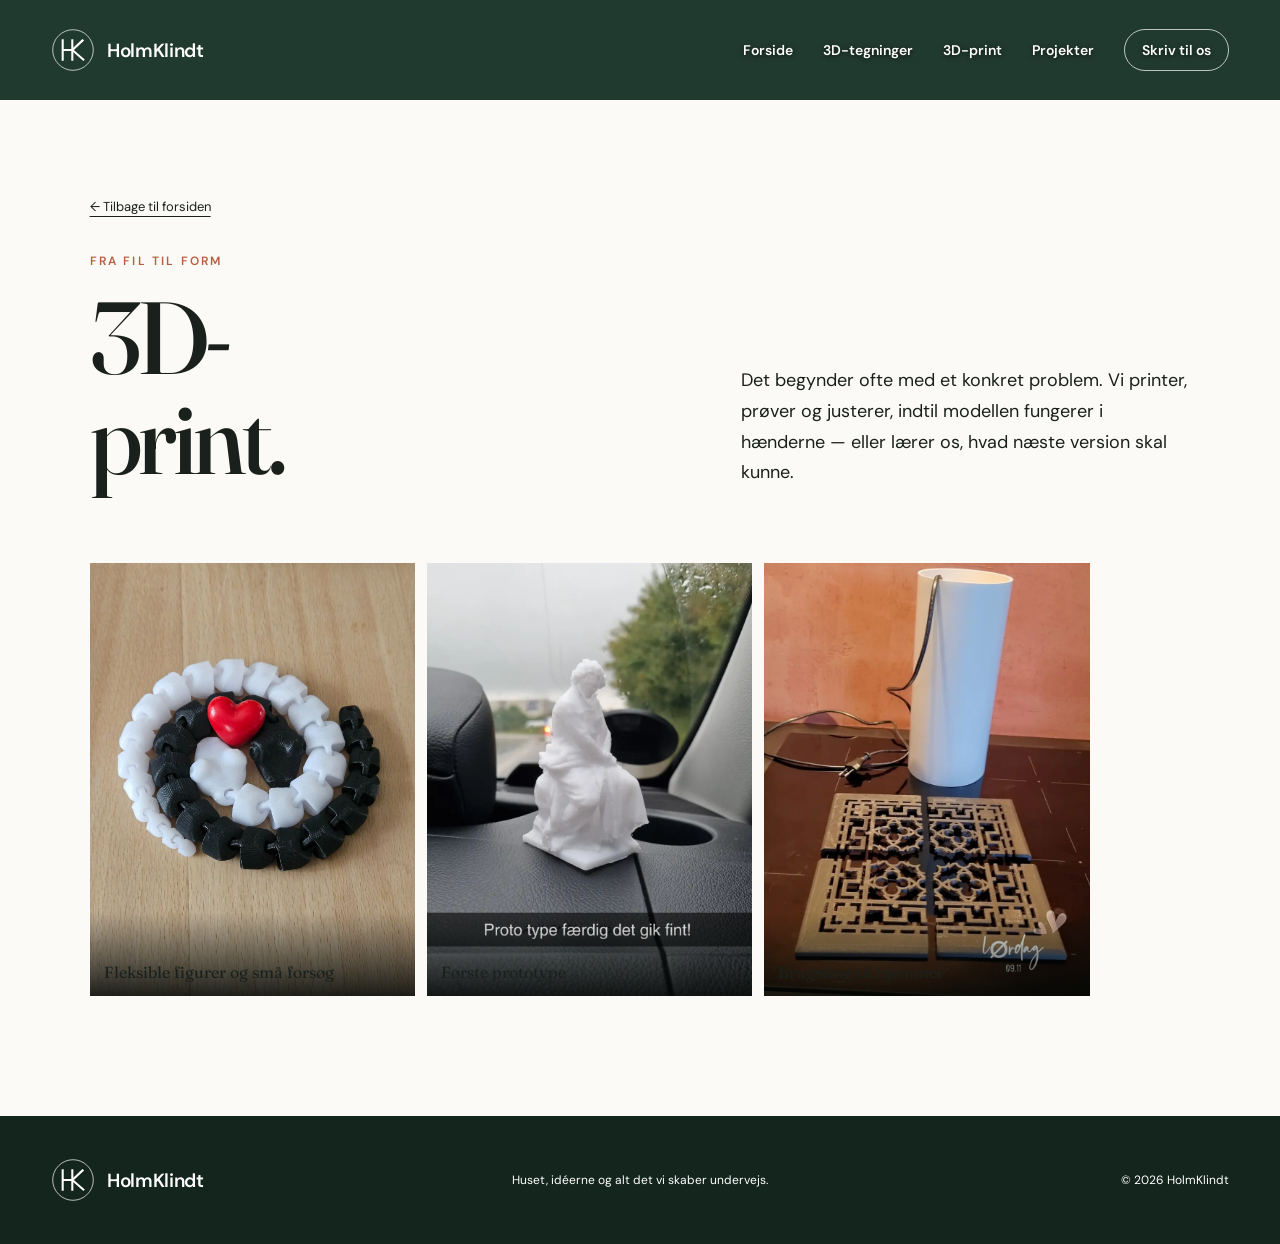
==== 3d-print.html @ b94f87df "Tilføj første version af HolmKlindt-hjemmesiden" ====
<!doctype html>
<html lang="da">
<head>
  <meta charset="utf-8"><meta name="viewport" content="width=device-width, initial-scale=1">
  <meta name="description" content="3D-print, prototyper og brugsting fra HolmKlindt."><meta name="theme-color" content="#213a2f"><link rel="icon" href="assets/logo/favicon.svg" type="image/svg+xml">
  <title>3D-print · HolmKlindt</title>
  <link rel="preconnect" href="https://fonts.googleapis.com"><link rel="preconnect" href="https://fonts.gstatic.com" crossorigin>
  <link href="https://fonts.googleapis.com/css2?family=DM+Sans:wght@400;500;600&family=Fraunces:opsz,wght@9..144,500;9..144,600&display=swap" rel="stylesheet"><link rel="stylesheet" href="styles.css">
</head>
<body class="subpage">
  <header class="site-header"><a class="brand" href="index.html"><img class="brand-logo" src="assets/logo/holmklindt-monogram.svg" alt=""><span>HolmKlindt</span></a><button class="menu-button" type="button" aria-expanded="false" aria-controls="navigation">Menu</button><nav id="navigation"><a href="index.html">Forside</a><a href="3d-tegninger.html">3D-tegninger</a><a href="3d-print.html">3D-print</a><a href="projekter.html">Projekter</a><a class="nav-contact" href="mailto:hej@holmklindt.dk">Skriv til os</a></nav></header>
  <main class="subpage-main">
    <section class="page-intro section"><a class="back-link" href="index.html#projekter">← Tilbage til forsiden</a><div class="page-intro-grid"><div><p class="eyebrow">Fra fil til form</p><h1>3D-<br>print.</h1></div><p>Det begynder ofte med et konkret problem. Vi printer, prøver og justerer, indtil modellen fungerer i hænderne — eller lærer os, hvad næste version skal kunne.</p></div></section>
    <section class="page-gallery section"><div class="print-gallery">
      <figure class="print-card"><img src="assets/projekter/3d-print/flexible-figures.webp" alt="Fleksible 3D-print i sort, hvid og rød"><figcaption>Fleksible figurer og små forsøg</figcaption></figure>
      <figure class="print-card"><img src="assets/projekter/3d-print/figure-prototype.webp" alt="En hvid 3D-printet figur som prototype"><figcaption>Første prototype</figcaption></figure>
      <figure class="print-card"><img src="assets/projekter/3d-print/home-parts.webp" alt="3D-printede bordskånere og en hvid cylinder"><figcaption>Brugsting til hjemmet</figcaption></figure>
    </div></section>
  </main>
  <footer><a class="brand footer-brand" href="index.html"><img class="brand-logo" src="assets/logo/holmklindt-monogram.svg" alt=""><span>HolmKlindt</span></a><p>Huset, idéerne og alt det vi skaber undervejs.</p><p>© <span id="year"></span> HolmKlindt</p></footer><script src="script.js"></script>
</body></html>
---- styles.css ----
:root {
  --ink: #1a211d;
  --green: #213a2f;
  --green-light: #6f816e;
  --cream: #f2eee5;
  --paper: #fbfaf6;
  --clay: #b65f41;
  --line: rgba(26, 33, 29, .16);
  --serif: "Fraunces", Georgia, serif;
  --sans: "DM Sans", system-ui, sans-serif;
}

* { box-sizing: border-box; }
html { scroll-behavior: smooth; }
body { margin: 0; color: var(--ink); background: var(--paper); font-family: var(--sans); }
img { display: block; width: 100%; }
a { color: inherit; }
.site-header { position: absolute; z-index: 10; inset: 0 0 auto; display: flex; align-items: center; justify-content: space-between; padding: 28px 4vw; color: white; }
.brand { display: inline-flex; align-items: center; gap: 12px; color: inherit; text-decoration: none; font-size: 19px; font-weight: 600; letter-spacing: -.02em; }
.brand-logo { width: 44px; height: 44px; flex: 0 0 44px; }
.site-header nav { display: flex; align-items: center; gap: 30px; }
.site-header nav a { font-size: 14px; font-weight: 600; text-decoration: none; text-shadow: 0 1px 5px rgba(0,0,0,.65); }
.nav-contact { padding: 11px 17px; border: 1px solid rgba(255,255,255,.7); border-radius: 30px; }
.menu-button { display: none; color: white; background: none; border: 1px solid rgba(255,255,255,.6); border-radius: 30px; padding: 9px 14px; }
.hero { position: relative; min-height: 100svh; color: white; overflow: hidden; }
.hero > img { position: absolute; inset: 0; height: 100%; object-fit: cover; object-position: center; }
.hero-shade, .closing-shade { position: absolute; inset: 0; background: linear-gradient(90deg, rgba(10,20,14,.68), rgba(10,20,14,.1) 70%), linear-gradient(0deg, rgba(10,20,14,.35), transparent 50%); }
.hero-content { position: absolute; left: 8vw; bottom: 12vh; width: min(780px, 84vw); }
.eyebrow { margin: 0 0 18px; color: var(--clay); font-size: 12px; font-weight: 600; letter-spacing: .18em; text-transform: uppercase; }
.eyebrow.light { color: #e6dbbd; }
h1, h2, h3 { margin: 0; font-family: var(--serif); font-weight: 500; line-height: .98; letter-spacing: -.04em; }
h1 { font-size: clamp(58px, 8vw, 118px); }
h2 { font-size: clamp(44px, 5.5vw, 78px); }
h3 { font-size: 31px; line-height: 1.05; }
.hero-content > p:not(.eyebrow) { max-width: 510px; margin: 28px 0 34px; font-size: 19px; line-height: 1.55; }
.button { display: inline-flex; align-items: center; gap: 18px; padding: 15px 21px; border-radius: 30px; font-size: 14px; font-weight: 600; text-decoration: none; }
.button-light { color: var(--ink); background: white; }
.button-dark { color: white; background: var(--green); }
.hero-note { position: absolute; right: 4vw; bottom: 36px; margin: 0; font-size: 12px; letter-spacing: .12em; text-transform: uppercase; }
.section { padding: 120px 7vw; }
.intro { display: grid; grid-template-columns: 1.1fr .9fr; gap: 9vw; align-items: end; }
.intro-copy { max-width: 560px; font-size: 18px; line-height: 1.7; }
.intro-copy p { margin: 0 0 20px; }
.house-story { display: grid; grid-template-columns: 1.2fr .78fr; grid-template-rows: auto 220px; gap: 30px 6vw; color: white; background: var(--green); }
.image-frame { overflow: hidden; }
.image-frame img { height: 100%; object-fit: cover; transition: transform .7s ease; }
.image-frame:hover img { transform: scale(1.025); }
.house-main { min-height: 630px; grid-row: 1 / 3; }
.house-text { align-self: center; padding-top: 35px; }
.house-text p:not(.eyebrow) { max-width: 490px; margin: 28px 0; color: rgba(255,255,255,.78); font-size: 17px; line-height: 1.7; }
.text-link { display: inline-flex; gap: 12px; color: white; font-size: 14px; font-weight: 600; text-underline-offset: 5px; }
.house-detail { width: 70%; height: 220px; justify-self: end; }
.gallery { display: grid; grid-template-columns: 1.35fr 1fr; grid-template-rows: 260px 260px; gap: 18px; background: var(--cream); }
.gallery figure { margin: 0; overflow: hidden; }
.gallery img { height: 100%; object-fit: cover; transition: transform .6s; }
.gallery figure:hover img { transform: scale(1.02); }
.gallery-wide { grid-row: 1 / 3; }
.room-ideas { color: white; background: #192a23; }
.ideas-intro { display: grid; grid-template-columns: 1.15fr .85fr; gap: 8vw; align-items: end; margin-bottom: 72px; }
.ideas-intro > div:last-child > p:first-child { max-width: 540px; margin: 0; color: rgba(255,255,255,.76); font-size: 17px; line-height: 1.7; }
.visual-note { display: flex; align-items: center; gap: 10px; margin: 25px 0 0; color: #d7c59d; font-size: 12px; letter-spacing: .04em; }
.idea-grid { display: grid; grid-template-columns: repeat(12, 1fr); gap: 18px; }
.idea-card { position: relative; grid-column: span 4; min-height: 360px; margin: 0; overflow: hidden; background: #0f1b16; }
.idea-card.idea-large { grid-column: span 8; min-height: 570px; }
.idea-card.idea-wide { grid-column: span 8; }
.idea-card img { height: 100%; object-fit: cover; transition: transform .65s ease; }
.idea-card:hover img { transform: scale(1.025); }
.idea-card::after { position: absolute; inset: 45% 0 0; content: ""; background: linear-gradient(transparent, rgba(5,12,8,.78)); pointer-events: none; }
.idea-card figcaption { position: absolute; z-index: 1; right: 24px; bottom: 22px; left: 24px; display: flex; align-items: end; justify-content: space-between; gap: 20px; }
.idea-card figcaption span { font-family: var(--serif); font-size: 25px; }
.idea-card figcaption small { max-width: 150px; color: rgba(255,255,255,.7); font-size: 10px; letter-spacing: .1em; text-align: right; text-transform: uppercase; }
.everyday { background: #e8e0d0; }
.everyday-heading { display: grid; grid-template-columns: .45fr 1fr; gap: 35px; align-items: start; margin-bottom: 62px; }
.everyday-grid { display: grid; grid-template-columns: repeat(4, 1fr); gap: 14px; }
.everyday-card { position: relative; aspect-ratio: 1 / 1; margin: 0; overflow: hidden; background: #d8cfbe; cursor: zoom-in; }
.everyday-card img { height: 100%; object-fit: cover; transition: transform .45s ease, filter .45s ease; }
.everyday-card:hover img { transform: scale(1.035); filter: brightness(.88); }
.everyday-card figcaption { position: absolute; right: 0; bottom: 0; left: 0; padding: 42px 15px 14px; color: white; background: linear-gradient(transparent, rgba(8,15,11,.75)); font-family: var(--serif); font-size: 16px; pointer-events: none; }
.lightbox { position: fixed; z-index: 100; inset: 0; display: none; width: 100%; height: 100%; padding: 24px; border: 0; color: white; background: rgba(7,12,9,.94); }
.lightbox[open] { display: grid; grid-template-columns: 58px minmax(0, 1fr) 58px; grid-template-rows: 1fr auto; place-items: center; }
.lightbox::backdrop { background: rgba(7,12,9,.94); }
.lightbox-image { grid-column: 2; max-width: min(1200px, 100%); max-height: calc(100vh - 110px); width: auto; height: auto; object-fit: contain; }
.lightbox-caption { grid-column: 2; margin: 16px 0 0; font-family: var(--serif); font-size: 18px; text-align: center; }
.lightbox-button { display: grid; width: 46px; height: 46px; place-items: center; border: 1px solid rgba(255,255,255,.45); border-radius: 50%; color: white; background: rgba(0,0,0,.18); cursor: pointer; font-size: 24px; }
.lightbox-prev { grid-column: 1; grid-row: 1; }
.lightbox-next { grid-column: 3; grid-row: 1; }
.lightbox-close { position: absolute; top: 22px; right: 22px; font-size: 20px; }
.projects { background: var(--paper); }
.projects-intro { padding-bottom: 70px; }
.section-heading { display: grid; grid-template-columns: 1fr 2fr 1fr; align-items: end; gap: 30px; margin-bottom: 70px; }
.section-heading .eyebrow { align-self: start; }
.section-heading > p:last-child { margin: 0; font-size: 16px; line-height: 1.55; }
.project-grid { display: grid; grid-template-columns: repeat(3, 1fr); gap: 18px; }
.project-card { position: relative; display: flex; min-height: 480px; flex-direction: column; justify-content: space-between; padding: 28px; overflow: hidden; text-decoration: none; transition: transform .3s ease; }
.project-card:hover { transform: translateY(-6px); }
.card-green { color: white; background: var(--green); }
.card-clay { color: white; background: var(--clay); }
.card-cream { background: #e6dfcf; }
.project-number { font-family: var(--serif); font-size: 20px; }
.project-tag { margin: 0 0 16px; font-size: 11px; font-weight: 600; letter-spacing: .16em; text-transform: uppercase; }
.project-card div > p:last-child { max-width: 330px; margin: 20px 0 0; line-height: 1.55; opacity: .8; }
.card-arrow { position: absolute; top: 24px; right: 26px; font-size: 22px; }
.project-index { display: grid; grid-template-columns: repeat(3, 1fr); gap: 1px; color: var(--ink); background: var(--line); }
.project-index a { display: flex; gap: 14px; align-items: center; padding: 22px 25px; background: var(--paper); font-family: var(--serif); font-size: 20px; transition: color .25s ease, background .25s ease; }
.project-index a:hover { color: white; background: var(--green); }
.project-index span { font-family: var(--sans); font-size: 10px; letter-spacing: .12em; opacity: .55; }
.print-section { color: white; background: #20221f; }
.print-heading { display: grid; grid-template-columns: 1.2fr .8fr; gap: 8vw; align-items: end; margin-bottom: 65px; }
.print-heading > p { max-width: 520px; margin: 0; color: rgba(255,255,255,.72); font-size: 17px; line-height: 1.7; }
.print-gallery { display: grid; grid-template-columns: repeat(5, 1fr); gap: 12px; }
.print-card { position: relative; aspect-ratio: 3 / 4; margin: 0; overflow: hidden; background: #111; cursor: zoom-in; }
.print-card img { height: 100%; object-fit: cover; transition: transform .45s ease, filter .45s ease; }
.print-card:hover img { transform: scale(1.035); filter: brightness(.82); }
.print-card figcaption { position: absolute; right: 0; bottom: 0; left: 0; padding: 50px 14px 14px; background: linear-gradient(transparent, rgba(4,8,6,.85)); font-family: var(--serif); font-size: 16px; pointer-events: none; }
.concrete-section { background: #ddd4c4; }
.concrete-heading { display: grid; grid-template-columns: 1.2fr .8fr; gap: 8vw; align-items: end; margin-bottom: 65px; }
.concrete-heading > p { max-width: 520px; margin: 0; font-size: 17px; line-height: 1.7; }
.concrete-gallery { display: grid; grid-template-columns: repeat(5, 1fr); gap: 12px; }
.concrete-card { position: relative; aspect-ratio: 3 / 4; margin: 0; overflow: hidden; background: #b8ad9a; cursor: zoom-in; }
.concrete-card img { height: 100%; object-fit: cover; transition: transform .45s ease, filter .45s ease; }
.concrete-card:hover img { transform: scale(1.035); filter: brightness(.82); }
.concrete-card figcaption { position: absolute; right: 0; bottom: 0; left: 0; display: flex; gap: 10px; align-items: baseline; padding: 50px 14px 14px; color: white; background: linear-gradient(transparent, rgba(30,25,20,.86)); font-family: var(--serif); font-size: 16px; pointer-events: none; }
.concrete-card figcaption span { font-family: var(--sans); font-size: 10px; letter-spacing: .12em; opacity: .7; }
.terrace-section { color: white; background: #34483b; }
.terrace-heading { display: grid; grid-template-columns: 1.2fr .8fr; gap: 8vw; align-items: end; margin-bottom: 65px; }
.terrace-heading > p { max-width: 520px; margin: 0; color: rgba(255,255,255,.75); font-size: 17px; line-height: 1.7; }
.terrace-gallery { display: grid; grid-template-columns: repeat(3, minmax(0, 1fr)); gap: 14px; max-width: 1050px; margin: 0 auto; }
.terrace-card { position: relative; aspect-ratio: 9 / 14; margin: 0; overflow: hidden; background: #17241d; cursor: zoom-in; }
.terrace-card img { height: 100%; object-fit: cover; transition: transform .45s ease, filter .45s ease; }
.terrace-card:hover img { transform: scale(1.035); filter: brightness(.84); }
.terrace-card figcaption { position: absolute; right: 0; bottom: 0; left: 0; display: flex; gap: 10px; align-items: baseline; padding: 60px 18px 18px; background: linear-gradient(transparent, rgba(9,17,12,.88)); font-family: var(--serif); font-size: 18px; pointer-events: none; }
.terrace-card figcaption span { font-family: var(--sans); font-size: 10px; letter-spacing: .12em; opacity: .65; }
.subpage .site-header { position: relative; color: white; background: var(--green); }
.subpage-main { min-height: 70vh; }
.page-intro { padding-top: 95px; padding-bottom: 75px; background: var(--paper); }
.page-intro-grid { display: grid; grid-template-columns: 1.1fr .9fr; gap: 8vw; align-items: end; }
.page-intro p:last-child { max-width: 560px; margin: 0; font-size: 18px; line-height: 1.7; }
.back-link { display: inline-block; margin-bottom: 38px; font-size: 13px; text-underline-offset: 5px; }
.page-gallery { padding-top: 0; background: var(--paper); }
.page-gallery .print-gallery { grid-template-columns: repeat(3, minmax(0, 1fr)); max-width: 1000px; }
.page-gallery .print-card { aspect-ratio: 3 / 4; }
.project-page-title { padding-bottom: 45px; }
.about { display: grid; grid-template-columns: 1fr 1fr; gap: 8vw; align-items: center; background: var(--cream); }
.about-photo { aspect-ratio: 1 / 1; }
.about-copy { max-width: 570px; }
.about-copy > p:not(.eyebrow) { margin: 26px 0 0; font-size: 17px; line-height: 1.7; }
.about-copy .button { margin-top: 34px; }
.closing { position: relative; display: grid; min-height: 660px; place-items: center; color: white; text-align: center; overflow: hidden; }
.closing > img { position: absolute; inset: 0; height: 100%; object-fit: cover; }
.closing-shade { background: rgba(14,28,20,.55); }
.closing > div:last-child { position: relative; z-index: 1; }
.closing h2 { font-size: clamp(54px, 7vw, 100px); }
.closing a { display: inline-block; margin-top: 32px; font-size: 18px; text-underline-offset: 7px; }
footer { display: grid; grid-template-columns: 1fr 2fr 1fr; align-items: center; gap: 30px; padding: 42px 4vw; color: white; background: #14251e; font-size: 12px; }
footer p { margin: 0; text-align: center; }
footer p:last-child { text-align: right; }

@media (max-width: 900px) {
  .site-header { padding: 20px; }
  .menu-button { display: block; }
  .site-header nav { position: absolute; top: 76px; left: 20px; right: 20px; display: none; flex-direction: column; align-items: stretch; gap: 0; padding: 14px; color: var(--ink); background: rgba(255,255,255,.97); border-radius: 12px; }
  .site-header nav.open { display: flex; }
  .site-header nav a { padding: 13px; text-shadow: none; }
  .nav-contact { border-color: var(--line); }
  .hero-content { left: 6vw; bottom: 12vh; }
  .hero-note { display: none; }
  .section { padding: 85px 6vw; }
  .intro, .about { grid-template-columns: 1fr; gap: 48px; }
  .house-story { grid-template-columns: 1fr; grid-template-rows: auto; }
  .house-main { min-height: 480px; grid-row: auto; }
  .house-detail { width: 55%; }
  .section-heading { grid-template-columns: 1fr; }
  .ideas-intro { grid-template-columns: 1fr; gap: 38px; }
  .idea-card, .idea-card.idea-large, .idea-card.idea-wide { grid-column: span 6; min-height: 410px; }
  .everyday-heading { grid-template-columns: 1fr; }
  .everyday-grid { grid-template-columns: repeat(3, 1fr); }
  .project-index { grid-template-columns: 1fr; }
  .project-grid { grid-template-columns: 1fr; }
  .project-card { min-height: 390px; }
  .page-intro-grid { grid-template-columns: 1fr; gap: 35px; }
  .print-heading { grid-template-columns: 1fr; gap: 35px; }
  .print-gallery { grid-template-columns: repeat(3, 1fr); }
  .concrete-heading { grid-template-columns: 1fr; gap: 35px; }
  .concrete-gallery { grid-template-columns: repeat(3, 1fr); }
  .terrace-heading { grid-template-columns: 1fr; gap: 35px; }
}

@media (max-width: 620px) {
  .hero-content > p:not(.eyebrow) { font-size: 16px; }
  .gallery { grid-template-columns: 1fr; grid-template-rows: 310px 230px 230px; }
  .gallery-wide { grid-row: auto; }
  .idea-card, .idea-card.idea-large, .idea-card.idea-wide { grid-column: 1 / -1; min-height: 350px; }
  .idea-card figcaption { align-items: start; flex-direction: column; }
  .idea-card figcaption small { text-align: left; }
  .everyday-grid { grid-template-columns: repeat(2, 1fr); gap: 9px; }
  .everyday-card figcaption { padding: 35px 10px 10px; font-size: 14px; }
  .print-gallery { grid-template-columns: repeat(2, 1fr); gap: 9px; }
  .page-gallery .print-gallery { grid-template-columns: 1fr; max-width: 390px; margin: 0 auto; }
  .print-card figcaption { padding: 40px 10px 10px; font-size: 14px; }
  .concrete-gallery { grid-template-columns: repeat(2, 1fr); gap: 9px; }
  .concrete-card figcaption { padding: 40px 10px 10px; font-size: 14px; }
  .terrace-gallery { grid-template-columns: 1fr; max-width: 390px; }
  .terrace-card { aspect-ratio: 9 / 13; }
  .terrace-card figcaption { padding: 48px 14px 14px; font-size: 16px; }
  .lightbox { padding: 12px; }
  .lightbox[open] { grid-template-columns: 45px minmax(0, 1fr) 45px; }
  .lightbox-button { width: 38px; height: 38px; font-size: 19px; }
  .house-main { min-height: 390px; }
  .house-detail { width: 72%; }
  footer { grid-template-columns: 1fr; justify-items: center; }
  footer p:last-child { text-align: center; }
}

@media (prefers-reduced-motion: reduce) {
  html { scroll-behavior: auto; }
  *, *::before, *::after { transition: none !important; }
}
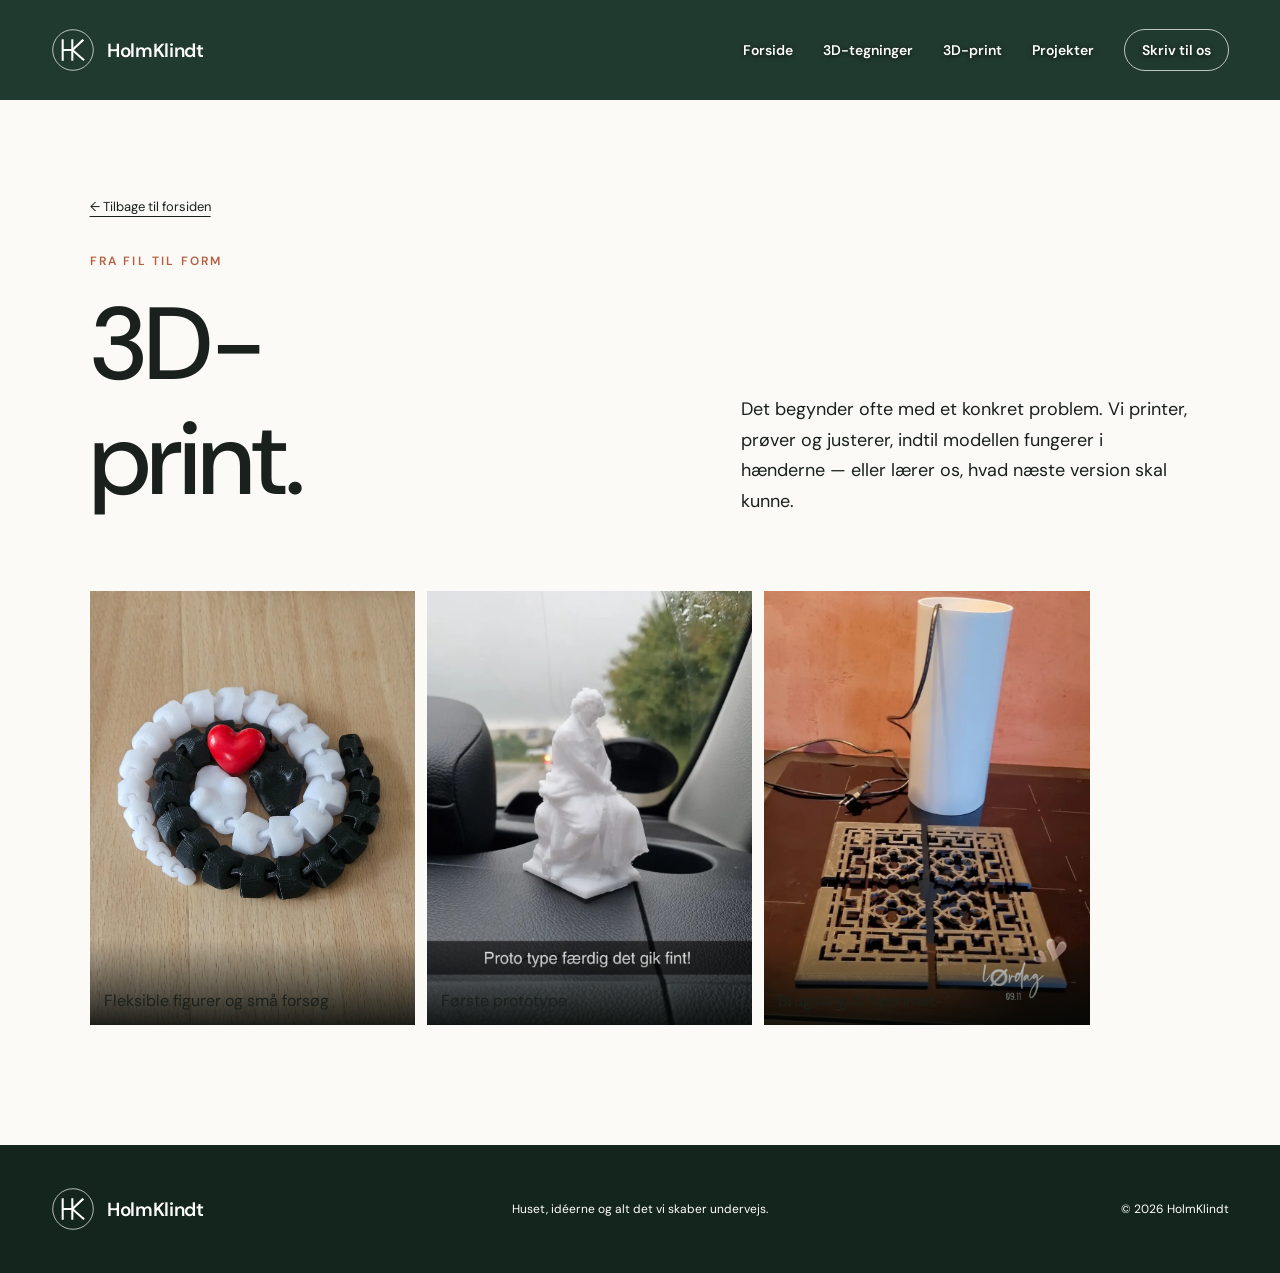
==== commit e21e5c8c: "Tilføj illustreret hus på forsiden og ensartet HolmKlindt-typografi" ====
--- a/3d-print.html
+++ b/3d-print.html
@@ -5,7 +5,7 @@
   <meta name="description" content="3D-print, prototyper og brugsting fra HolmKlindt."><meta name="theme-color" content="#213a2f"><link rel="icon" href="assets/logo/favicon.svg" type="image/svg+xml">
   <title>3D-print · HolmKlindt</title>
   <link rel="preconnect" href="https://fonts.googleapis.com"><link rel="preconnect" href="https://fonts.gstatic.com" crossorigin>
-  <link href="https://fonts.googleapis.com/css2?family=DM+Sans:wght@400;500;600&family=Fraunces:opsz,wght@9..144,500;9..144,600&display=swap" rel="stylesheet"><link rel="stylesheet" href="styles.css">
+  <link href="https://fonts.googleapis.com/css2?family=DM+Sans:wght@400;500;600&display=swap" rel="stylesheet"><link rel="stylesheet" href="styles.css">
 </head>
 <body class="subpage">
   <header class="site-header"><a class="brand" href="index.html"><img class="brand-logo" src="assets/logo/holmklindt-monogram.svg" alt=""><span>HolmKlindt</span></a><button class="menu-button" type="button" aria-expanded="false" aria-controls="navigation">Menu</button><nav id="navigation"><a href="index.html">Forside</a><a href="3d-tegninger.html">3D-tegninger</a><a href="3d-print.html">3D-print</a><a href="projekter.html">Projekter</a><a class="nav-contact" href="mailto:hej@holmklindt.dk">Skriv til os</a></nav></header>
--- a/styles.css
+++ b/styles.css
@@ -6,12 +6,13 @@
   --paper: #fbfaf6;
   --clay: #b65f41;
   --line: rgba(26, 33, 29, .16);
-  --serif: "Fraunces", Georgia, serif;
+  --serif: var(--sans);
   --sans: "DM Sans", system-ui, sans-serif;
 }
 
 * { box-sizing: border-box; }
 html { scroll-behavior: smooth; }
+button, input, select, textarea { font: inherit; }
 body { margin: 0; color: var(--ink); background: var(--paper); font-family: var(--sans); }
 img { display: block; width: 100%; }
 a { color: inherit; }
@@ -28,7 +29,7 @@
 .hero-content { position: absolute; left: 8vw; bottom: 12vh; width: min(780px, 84vw); }
 .eyebrow { margin: 0 0 18px; color: var(--clay); font-size: 12px; font-weight: 600; letter-spacing: .18em; text-transform: uppercase; }
 .eyebrow.light { color: #e6dbbd; }
-h1, h2, h3 { margin: 0; font-family: var(--serif); font-weight: 500; line-height: .98; letter-spacing: -.04em; }
+h1, h2, h3 { margin: 0; font-family: var(--serif); font-weight: 500; line-height: 1.12; letter-spacing: -.02em; }
 h1 { font-size: clamp(58px, 8vw, 118px); }
 h2 { font-size: clamp(44px, 5.5vw, 78px); }
 h3 { font-size: 31px; line-height: 1.05; }
@@ -92,10 +93,13 @@
 .section-heading > p:last-child { margin: 0; font-size: 16px; line-height: 1.55; }
 .project-grid { display: grid; grid-template-columns: repeat(3, 1fr); gap: 18px; }
 .project-card { position: relative; display: flex; min-height: 480px; flex-direction: column; justify-content: space-between; padding: 28px; overflow: hidden; text-decoration: none; transition: transform .3s ease; }
+.project-illustration { display: block; width: 100%; height: clamp(160px, 17vw, 230px); margin: 16px auto 22px; object-fit: contain; flex: 0 0 auto; opacity: .9; }
+.card-cream .project-illustration { filter: brightness(0); opacity: .8; }
+.project-card:focus-visible { outline: 3px solid var(--ink); outline-offset: 5px; }
 .project-card:hover { transform: translateY(-6px); }
 .card-green { color: white; background: var(--green); }
 .card-clay { color: white; background: var(--clay); }
-.card-cream { background: #e6dfcf; }
+.card-cream { color: var(--ink); background: #d5cbb8; }
 .project-number { font-family: var(--serif); font-size: 20px; }
 .project-tag { margin: 0 0 16px; font-size: 11px; font-weight: 600; letter-spacing: .16em; text-transform: uppercase; }
 .project-card div > p:last-child { max-width: 330px; margin: 20px 0 0; line-height: 1.55; opacity: .8; }
@@ -177,6 +181,7 @@
   .project-index { grid-template-columns: 1fr; }
   .project-grid { grid-template-columns: 1fr; }
   .project-card { min-height: 390px; }
+  .project-illustration { height: 210px; }
   .page-intro-grid { grid-template-columns: 1fr; gap: 35px; }
   .print-heading { grid-template-columns: 1fr; gap: 35px; }
   .print-gallery { grid-template-columns: repeat(3, 1fr); }
@@ -215,3 +220,81 @@
   html { scroll-behavior: auto; }
   *, *::before, *::after { transition: none !important; }
 }
+
+/* Presentation: nature, technology and craftsmanship */
+.capabilities { background: var(--cream); }
+.capabilities-heading { display: grid; grid-template-columns: 1.2fr 1fr; gap: 7vw; align-items: end; margin-bottom: 60px; }
+.capabilities-heading > p { max-width: 520px; margin: 0; font-size: 18px; line-height: 1.7; }
+.capability-grid { display: grid; grid-template-columns: repeat(4, minmax(0, 1fr)); gap: 28px; }
+.capability { border-top: 1px solid var(--line); padding-top: 24px; }
+.capability-number { display: grid; place-items: center; width: 48px; height: 48px; margin-bottom: 26px; border-radius: 50%; color: white; background: var(--green); font-size: 13px; letter-spacing: .08em; }
+.capability:nth-child(2) .capability-number { background: var(--clay); }
+.capability:nth-child(4) .capability-number { color: var(--ink); background: #d5cbb8; }
+.capability h3 { font-size: clamp(25px, 2.3vw, 34px); line-height: 1.12; }
+.capability p, .capability li { font-size: 15px; line-height: 1.65; }
+.capability p { margin: 20px 0 16px; }
+.capability ul { padding-left: 18px; margin: 0; }
+.capability li + li { margin-top: 7px; }
+.materials-panel { display: grid; grid-template-columns: 1fr 1.1fr; gap: 48px; align-items: center; margin: 64px 0; padding: 40px; background: #dedfce; border-radius: 8px; }
+.materials-panel p:last-child { margin-bottom: 0; line-height: 1.65; }
+.material-list { display: flex; flex-wrap: wrap; gap: 12px; list-style: none; padding: 0; margin: 0; }
+.material-list li { padding: 13px 19px; border: 1px solid rgba(33,58,47,.25); border-radius: 24px; font-size: 16px; }
+.material-list small { display: block; margin-top: 4px; font-size: 11px; }
+.workflow > h3 { font-size: 40px; }
+.workflow-steps { display: grid; grid-template-columns: repeat(4, minmax(0, 1fr)); gap: 28px; padding: 0; margin: 32px 0 40px; list-style: none; counter-reset: step; }
+.workflow-steps li { border-top: 1px solid var(--line); padding-top: 20px; counter-increment: step; }
+.workflow-steps li::before { content: "0" counter(step); color: var(--clay); font-size: 12px; letter-spacing: .1em; }
+.workflow-steps h4 { margin: 15px 0 12px; font-family: var(--serif); font-weight: 500; font-size: 25px; }
+.workflow-steps p { margin: 0; font-size: 15px; line-height: 1.65; }
+.contact-intro { margin: 24px auto 0; padding: 0 20px; line-height: 1.65; font-size: 18px; }
+@media (max-width: 1100px) { .capability-grid, .workflow-steps { grid-template-columns: repeat(2, minmax(0, 1fr)); gap: 36px; } }
+@media (max-width: 900px) { .capabilities-heading, .materials-panel { grid-template-columns: 1fr; gap: 30px; } .materials-panel { padding: 30px; } }
+@media (max-width: 620px) { .capability-grid, .workflow-steps { grid-template-columns: 1fr; } .capability-number { margin-bottom: 18px; } .materials-panel { padding: 25px; margin: 45px 0; } }
+
+/* A light, photographic introduction inspired by the presentation */
+.home .site-header { position: relative; color: var(--ink); background: var(--paper); }
+.home .site-header .brand-logo { filter: brightness(0) saturate(100%) invert(18%) sepia(18%) saturate(845%) hue-rotate(99deg) brightness(94%) contrast(89%); }
+.home .site-header nav a { text-shadow: none; }
+.home .nav-contact { border-color: var(--line); }
+.home .menu-button { color: var(--ink); border-color: var(--line); }
+.home .hero { display: grid; grid-template-columns: 1fr 1fr; align-items: center; min-height: 660px; color: var(--ink); background: var(--paper); }
+.home .hero > img { left: 0; right: 0; width: 100%; object-position: center; }
+.home .hero-shade { background: linear-gradient(90deg, var(--paper) 0%, rgba(251,250,246,.94) 20%, rgba(251,250,246,.5) 36%, rgba(251,250,246,0) 58%); }
+.home .hero-content { position: relative; z-index: 1; left: auto; bottom: auto; width: 100%; padding: 80px 0 90px 7vw; }
+.home .hero h1 { font-size: clamp(50px, 5.6vw, 88px); line-height: 1.12; }
+.home .hero .eyebrow.light { color: var(--clay); letter-spacing: .14em; }
+.home .hero-content > p:not(.eyebrow) { max-width: 430px; font-size: 18px; }
+.home .hero .button-light { color: white; background: var(--green); }
+.home .hero-note { color: var(--green); background: rgba(251,250,246,.9); padding: 8px 12px; border-radius: 3px; }
+@media (max-width: 900px) {
+  .home .hero { display: flex; flex-direction: column; min-height: auto; }
+  .home .hero-content { order: 1; padding: 50px 6vw 42px; }
+  .home .hero h1 { font-size: clamp(48px, 8vw, 76px); }
+  .home .hero > img { position: relative; order: 2; inset: auto; width: 100%; height: auto; aspect-ratio: 16 / 10; object-fit: cover; object-position: center; }
+  .home .hero-shade { display: none; }
+  .home .hero-content > p:not(.eyebrow) { max-width: 560px; }
+}
+
+/* Illustrations and material samples from the presentation */
+.capability-icon, .workflow-icon { display: grid; place-items: center; width: 100px; height: 100px; padding: 23px; border-radius: 50%; color: var(--green); background: #d5cbb8; margin-bottom: 24px; }
+.capability-icon svg, .workflow-icon svg { display: block; width: 100%; height: 100%; }
+.capability:nth-child(2) .capability-icon { color: #fbfaf6; background: var(--clay); }
+.capability:nth-child(3) .capability-icon { color: #fbfaf6; background: var(--green); }
+.capability:nth-child(4) .capability-icon { background: #dfc7a8; }
+.materials-panel { grid-template-columns: 1fr; gap: 32px; }
+.material-gallery { display: grid; grid-template-columns: repeat(5, minmax(0, 1fr)); gap: 24px; }
+.material-gallery li { border: 0; border-radius: 0; padding: 0; text-align: center; }
+.material-gallery img { width: min(140px, 100%); height: auto; aspect-ratio: 1; border-radius: 50%; object-fit: cover; margin: 0 auto 14px; }
+.material-gallery span { font-family: var(--serif); font-size: 22px; }
+.material-gallery small { line-height: 1.4; }
+.workflow-steps li { position: relative; }
+.workflow-steps li::before { content: none; }
+.workflow-icon { width: 80px; height: 80px; padding: 20px; margin-bottom: 20px; background: #dedfce; }
+.workflow-steps li:not(:last-child)::after { content: "→"; position: absolute; top: 42px; left: 112px; color: var(--green-light); font-size: 32px; }
+@media (max-width: 1100px) { .workflow-steps li:nth-child(2)::after { content: none; } }
+@media (max-width: 620px) {
+  .material-gallery { grid-template-columns: repeat(2, minmax(0, 1fr)); gap: 28px 18px; }
+  .material-gallery li:last-child { grid-column: 1 / -1; }
+  .material-gallery img { max-width: 120px; }
+  .workflow-steps li:not(:last-child)::after { content: none; }
+}
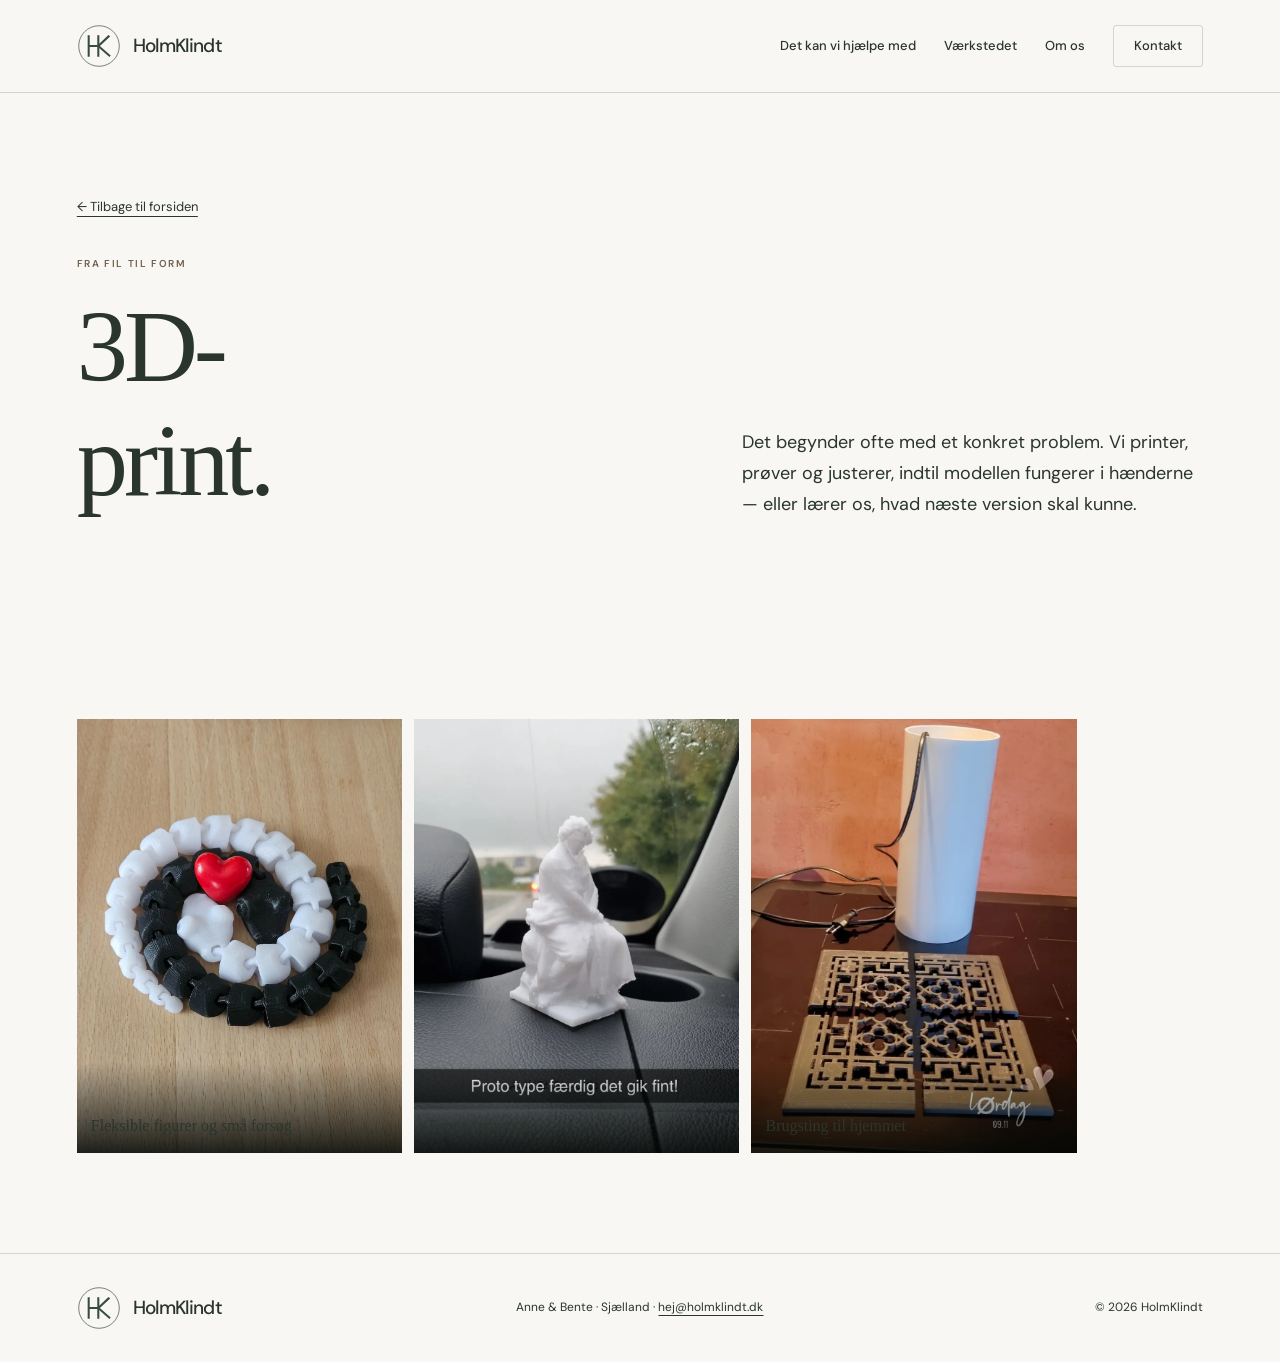
==== commit 793d96fd: "Giv HolmKlindt et roligt skandinavisk udtryk og tydelig firmakontakt" ====
--- a/3d-print.html
+++ b/3d-print.html
@@ -2,14 +2,20 @@
 <html lang="da">
 <head>
   <meta charset="utf-8"><meta name="viewport" content="width=device-width, initial-scale=1">
-  <meta name="description" content="3D-print, prototyper og brugsting fra HolmKlindt."><meta name="theme-color" content="#213a2f"><link rel="icon" href="assets/logo/favicon.svg" type="image/svg+xml">
+  <meta name="description" content="3D-print, prototyper og brugsting fra HolmKlindt."><meta name="theme-color" content="#f8f7f3"><link rel="icon" href="assets/logo/favicon.svg" type="image/svg+xml">
   <title>3D-print · HolmKlindt</title>
   <link rel="preconnect" href="https://fonts.googleapis.com"><link rel="preconnect" href="https://fonts.gstatic.com" crossorigin>
   <link href="https://fonts.googleapis.com/css2?family=DM+Sans:wght@400;500;600&display=swap" rel="stylesheet"><link rel="stylesheet" href="styles.css">
 </head>
 <body class="subpage">
-  <header class="site-header"><a class="brand" href="index.html"><img class="brand-logo" src="assets/logo/holmklindt-monogram.svg" alt=""><span>HolmKlindt</span></a><button class="menu-button" type="button" aria-expanded="false" aria-controls="navigation">Menu</button><nav id="navigation"><a href="index.html">Forside</a><a href="3d-tegninger.html">3D-tegninger</a><a href="3d-print.html">3D-print</a><a href="projekter.html">Projekter</a><a class="nav-contact" href="mailto:hej@holmklindt.dk">Skriv til os</a></nav></header>
-  <main class="subpage-main">
+  <a class="skip-link" href="#main-content">Gå til indhold</a>
+  <header class="site-header"><a class="brand" href="index.html"><img class="brand-logo" src="assets/logo/holmklindt-monogram.svg" alt=""><span>HolmKlindt</span></a><button class="menu-button" type="button" aria-expanded="false" aria-controls="navigation">Menu</button><nav id="navigation" aria-label="Primær navigation">
+      <a href="index.html#ydelser">Det kan vi hjælpe med</a>
+      <a href="index.html#projekter">Værkstedet</a>
+      <a href="index.html#om-os">Om os</a>
+      <a class="nav-contact" href="index.html#kontakt">Kontakt</a>
+    </nav></header>
+  <main id="main-content" class="subpage-main">
     <section class="page-intro section"><a class="back-link" href="index.html#projekter">← Tilbage til forsiden</a><div class="page-intro-grid"><div><p class="eyebrow">Fra fil til form</p><h1>3D-<br>print.</h1></div><p>Det begynder ofte med et konkret problem. Vi printer, prøver og justerer, indtil modellen fungerer i hænderne — eller lærer os, hvad næste version skal kunne.</p></div></section>
     <section class="page-gallery section"><div class="print-gallery">
       <figure class="print-card"><img src="assets/projekter/3d-print/flexible-figures.webp" alt="Fleksible 3D-print i sort, hvid og rød"><figcaption>Fleksible figurer og små forsøg</figcaption></figure>
@@ -17,5 +23,5 @@
       <figure class="print-card"><img src="assets/projekter/3d-print/home-parts.webp" alt="3D-printede bordskånere og en hvid cylinder"><figcaption>Brugsting til hjemmet</figcaption></figure>
     </div></section>
   </main>
-  <footer><a class="brand footer-brand" href="index.html"><img class="brand-logo" src="assets/logo/holmklindt-monogram.svg" alt=""><span>HolmKlindt</span></a><p>Huset, idéerne og alt det vi skaber undervejs.</p><p>© <span id="year"></span> HolmKlindt</p></footer><script src="script.js"></script>
+  <footer><a class="brand footer-brand" href="index.html"><img class="brand-logo" src="assets/logo/holmklindt-monogram.svg" alt=""><span>HolmKlindt</span></a><p>Anne &amp; Bente · Sjælland · <a href="mailto:hej@holmklindt.dk">hej@holmklindt.dk</a></p><p>© <span id="year"></span> HolmKlindt</p></footer><script src="script.js"></script>
 </body></html>
--- a/styles.css
+++ b/styles.css
@@ -1,12 +1,12 @@
 :root {
-  --ink: #1a211d;
-  --green: #213a2f;
+  --ink: #29352d;
+  --green: #364b3e;
   --green-light: #6f816e;
-  --cream: #f2eee5;
-  --paper: #fbfaf6;
-  --clay: #b65f41;
+  --cream: #eeede5;
+  --paper: #f8f7f3;
+  --clay: #70604c;
   --line: rgba(26, 33, 29, .16);
-  --serif: var(--sans);
+  --serif: Georgia, "Times New Roman", serif;
   --sans: "DM Sans", system-ui, sans-serif;
 }
 
@@ -251,30 +251,6 @@
 @media (max-width: 900px) { .capabilities-heading, .materials-panel { grid-template-columns: 1fr; gap: 30px; } .materials-panel { padding: 30px; } }
 @media (max-width: 620px) { .capability-grid, .workflow-steps { grid-template-columns: 1fr; } .capability-number { margin-bottom: 18px; } .materials-panel { padding: 25px; margin: 45px 0; } }
 
-/* A light, photographic introduction inspired by the presentation */
-.home .site-header { position: relative; color: var(--ink); background: var(--paper); }
-.home .site-header .brand-logo { filter: brightness(0) saturate(100%) invert(18%) sepia(18%) saturate(845%) hue-rotate(99deg) brightness(94%) contrast(89%); }
-.home .site-header nav a { text-shadow: none; }
-.home .nav-contact { border-color: var(--line); }
-.home .menu-button { color: var(--ink); border-color: var(--line); }
-.home .hero { display: grid; grid-template-columns: 1fr 1fr; align-items: center; min-height: 660px; color: var(--ink); background: var(--paper); }
-.home .hero > img { left: 0; right: 0; width: 100%; object-position: center; }
-.home .hero-shade { background: linear-gradient(90deg, var(--paper) 0%, rgba(251,250,246,.94) 20%, rgba(251,250,246,.5) 36%, rgba(251,250,246,0) 58%); }
-.home .hero-content { position: relative; z-index: 1; left: auto; bottom: auto; width: 100%; padding: 80px 0 90px 7vw; }
-.home .hero h1 { font-size: clamp(50px, 5.6vw, 88px); line-height: 1.12; }
-.home .hero .eyebrow.light { color: var(--clay); letter-spacing: .14em; }
-.home .hero-content > p:not(.eyebrow) { max-width: 430px; font-size: 18px; }
-.home .hero .button-light { color: white; background: var(--green); }
-.home .hero-note { color: var(--green); background: rgba(251,250,246,.9); padding: 8px 12px; border-radius: 3px; }
-@media (max-width: 900px) {
-  .home .hero { display: flex; flex-direction: column; min-height: auto; }
-  .home .hero-content { order: 1; padding: 50px 6vw 42px; }
-  .home .hero h1 { font-size: clamp(48px, 8vw, 76px); }
-  .home .hero > img { position: relative; order: 2; inset: auto; width: 100%; height: auto; aspect-ratio: 16 / 10; object-fit: cover; object-position: center; }
-  .home .hero-shade { display: none; }
-  .home .hero-content > p:not(.eyebrow) { max-width: 560px; }
-}
-
 /* Illustrations and material samples from the presentation */
 .capability-icon, .workflow-icon { display: grid; place-items: center; width: 100px; height: 100px; padding: 23px; border-radius: 50%; color: var(--green); background: #d5cbb8; margin-bottom: 24px; }
 .capability-icon svg, .workflow-icon svg { display: block; width: 100%; height: 100%; }
@@ -298,3 +274,150 @@
   .material-gallery img { max-width: 120px; }
   .workflow-steps li:not(:last-child)::after { content: none; }
 }
+
+/* Motiver fra HolmKlindt-præsentationen */
+.electronics-feature { display: grid; grid-template-columns: 1fr 1fr; align-items: center; gap: 6vw; margin: 72px 0 30px; }
+.electronics-feature .presentation-art { margin: 0; aspect-ratio: 940 / 1130; border-radius: 8px; }
+.electronics-copy h3 { font-size: clamp(32px, 3.5vw, 54px); }
+.electronics-copy > p:not(.eyebrow) { max-width: 500px; font-size: 17px; line-height: 1.7; margin: 24px 0; }
+.presentation-examples { display: grid; grid-template-columns: repeat(3, minmax(0, 1fr)); gap: 20px; }
+.presentation-examples .print-card { margin: 0; aspect-ratio: 1.2; border-radius: 6px; }
+@media (max-width: 900px) { .electronics-feature { grid-template-columns: 1fr; gap: 32px; } .electronics-feature .presentation-art { width: min(100%, 560px); justify-self: center; } }
+@media (max-width: 620px) { .presentation-examples { grid-template-columns: 1fr; } }
+
+/* A shared Scandinavian palette and quieter, personal layouts. */
+body { line-height: 1.6; }
+:focus-visible { outline: 2px solid #8e6540; outline-offset: 5px; }
+.skip-link { position: fixed; top: -100px; left: 20px; z-index: 200; padding: 12px 20px; color: white; background: var(--green); }
+.skip-link:focus { top: 12px; }
+section[id] { scroll-margin-top: 24px; }
+.site-header, .subpage .site-header { position: relative; inset: auto; padding: 24px 6vw; color: var(--ink); background: var(--paper); border-bottom: 1px solid var(--line); }
+.site-header .brand-logo, .footer-brand .brand-logo { filter: brightness(0) saturate(100%) invert(26%) sepia(13%) saturate(651%) hue-rotate(92deg) brightness(92%) contrast(87%); }
+.site-header nav { gap: 28px; }
+.site-header nav a { font-size: 13px; font-weight: 500; text-shadow: none; }
+.site-header nav a:hover { text-decoration: underline; text-underline-offset: 6px; }
+.nav-contact { padding: 10px 20px; border: 1px solid var(--line); border-radius: 3px; }
+.menu-button { color: var(--ink); border-color: var(--line); border-radius: 3px; }
+.brand { font-weight: 500; letter-spacing: -.035em; }
+h1, h2, h3 { font-weight: 400; letter-spacing: -.04em; }
+h2 { font-size: clamp(36px, 4.4vw, 62px); line-height: 1.12; }
+.eyebrow { font-size: 10px; letter-spacing: .16em; }
+.section { padding: 100px max(6vw, calc((100vw - 1260px) / 2)); }
+.button { min-height: 48px; padding: 14px 20px; border-radius: 3px; font-size: 13px; font-weight: 500; transition: background .2s; }
+.button:hover { background: #4b6151; color: white; }
+.home .hero { display: grid; grid-template-columns: 1fr 1.1fr; align-items: center; gap: 5vw; min-height: 640px; padding: 52px 6vw 80px; color: var(--ink); background: var(--paper); }
+.home .hero > img { position: relative; inset: auto; grid-column: 2; grid-row: 1; width: 100%; height: 550px; object-fit: cover; object-position: 45% center; border-radius: 1px; }
+.home .hero-shade { display: none; }
+.home .hero-content { position: relative; inset: auto; grid-column: 1; grid-row: 1; width: 100%; padding: 20px 0; }
+.home .hero h1 { font-size: clamp(46px, 5.1vw, 78px); line-height: 1.06; }
+.home .hero .eyebrow.light { color: var(--clay); }
+.home .hero-content > p:not(.eyebrow) { max-width: 460px; margin: 28px 0 30px; font-size: 16px; line-height: 1.8; }
+.home .hero .button-light { color: white; background: var(--green); }
+.home .hero .button-light:hover { background: #4b6151; }
+.link-arrow { width: 14px; height: 14px; flex-shrink: 0; }
+.hero-personal-link { display: flex; align-items: center; gap: 18px; width: fit-content; margin-top: 22px; font-size: 12px; text-decoration: none; }
+.hero-personal-link:hover { text-decoration: underline; text-underline-offset: 5px; }
+.home .hero-note { right: 6vw; bottom: 28px; color: var(--clay); font-size: 9px; text-transform: none; letter-spacing: .08em; }
+.intro { border-top: 1px solid var(--line); gap: 7vw; }
+.intro-copy { font-size: 16px; }
+.intro-copy p:last-child { margin-bottom: 0; }
+.capabilities { background: var(--cream); }
+.capabilities-heading > p { font-size: 16px; }
+.capability-grid { gap: 32px; }
+.capability-icon, .capability:nth-child(2) .capability-icon, .capability:nth-child(3) .capability-icon, .capability:nth-child(4) .capability-icon { width: 54px; height: 54px; padding: 9px; color: var(--green); background: transparent; border-radius: 0; margin-bottom: 22px; }
+.capability h3 { font-family: var(--sans); font-size: 20px; letter-spacing: -.035em; }
+.capability p, .capability li { font-size: 14px; }
+.electronics-feature { gap: 7vw; margin-top: 96px; }
+.electronics-feature .presentation-art, .presentation-examples .print-card { border-radius: 2px; }
+.electronics-copy > p:not(.eyebrow) { font-size: 16px; }
+.presentation-examples { gap: 24px; }
+.presentation-examples .print-card figcaption, .presentation-art figcaption { color: white; font-family: var(--sans); font-size: 12px; }
+.materials-panel { margin: 72px 0; padding: 40px 0; background: transparent; border-top: 1px solid var(--line); border-bottom: 1px solid var(--line); border-radius: 0; }
+.material-gallery img { width: 88px; }
+.material-gallery span { font-family: var(--sans); font-size: 15px; }
+.workflow > h3 { font-size: 36px; }
+.workflow-icon { width: 52px; height: 52px; padding: 10px; background: transparent; color: var(--green); }
+.workflow-steps li:not(:last-child)::after { content: none; }
+.workflow-steps h4 { font-size: 25px; }
+.workflow-steps p { font-size: 14px; }
+.section-heading { grid-template-columns: 1fr 1.7fr 1fr; }
+.project-card { min-height: 440px; padding: 26px; border: 1px solid var(--line); }
+.card-green { background: #3e5144; }
+.card-clay { color: var(--ink); background: #e5e0d6; }
+.card-clay .project-illustration { filter: brightness(0); opacity: .65; }
+.card-cream { background: #edece4; }
+.project-card div > p:last-child { font-size: 14px; }
+.project-tag { font-size: 9px; }
+.everyday { background: #eeede7; }
+.everyday-grid { grid-template-columns: repeat(3, minmax(0, 1fr)); gap: 30px 22px; }
+.everyday-card { overflow: visible; background: transparent; aspect-ratio: auto; }
+.everyday-card img { aspect-ratio: 1; height: auto; }
+.everyday-card figcaption { position: static; padding: 12px 0 0; color: var(--ink); background: none; font-family: var(--sans); font-size: 12px; }
+.about { background: var(--paper); }
+.about-photo { aspect-ratio: 4 / 5; }
+.about-copy > p:not(.eyebrow) { font-size: 16px; }
+.company { display: grid; grid-template-columns: 1.2fr 1fr; gap: 9vw; align-items: center; background: var(--cream); }
+.company-intro { max-width: 470px; margin: 26px 0 30px; font-size: 16px; line-height: 1.8; }
+.company-details { margin: 0; }
+.company-details > div { display: grid; grid-template-columns: 130px minmax(0, 1fr); gap: 20px; padding: 18px 0; border-bottom: 1px solid var(--line); }
+.company-details dt { color: var(--clay); font-size: 12px; }
+.company-details dd { margin: 0; font-size: 14px; overflow-wrap: anywhere; }
+.company-details a { text-underline-offset: 4px; }
+.closing { min-height: 460px; }
+.closing h2 { font-size: clamp(46px, 6vw, 80px); }
+.closing .eyebrow.light { color: white; }
+.closing-shade { background: rgba(14,28,20,.65); }
+footer { color: var(--ink); background: var(--paper); border-top: 1px solid var(--line); padding: 32px 6vw; grid-template-columns: 1fr 2fr 1fr; }
+footer a:not(.brand) { text-underline-offset: 4px; }
+@media (min-width: 1600px) { .home .hero { padding-right: calc((100vw - 1408px) / 2); padding-left: calc((100vw - 1408px) / 2); } }
+@media (max-width: 1100px) {
+  .home .hero { gap: 4vw; min-height: 560px; }
+  .home .hero > img { height: 480px; }
+  .section-heading { grid-template-columns: 1fr; gap: 22px; }
+  .project-card { padding: 22px; }
+  .project-card h3 { font-size: 28px; }
+}
+@media (max-width: 900px) {
+  .site-header, .subpage .site-header { padding: 18px 6vw; }
+  .site-header nav { top: 76px; left: 6vw; right: 6vw; gap: 0; padding: 12px; background: var(--paper); border: 1px solid var(--line); border-radius: 2px; }
+  .home .hero { grid-template-columns: 1fr 1fr; padding-top: 30px; gap: 28px; }
+  .home .hero h1 { font-size: clamp(40px, 5.6vw, 52px); }
+  .home .hero > img { height: 470px; }
+  .section { padding: 72px 6vw; }
+  .intro, .about { gap: 36px; }
+  .intro-copy { max-width: 650px; }
+  .capabilities-heading { gap: 28px; }
+  .project-grid { grid-template-columns: 1fr; }
+  .project-card { min-height: 360px; }
+  .project-illustration { height: 190px; }
+  .about-photo { max-width: 550px; width: 100%; aspect-ratio: 1; }
+  .company { grid-template-columns: 1fr; gap: 40px; }
+  footer { grid-template-columns: 1fr; justify-items: center; gap: 16px; }
+  footer p:last-child { text-align: center; }
+}
+@media (max-width: 620px) {
+  .brand { font-size: 18px; }
+  .brand-logo { width: 36px; height: 36px; flex-basis: 36px; }
+  .home .hero { grid-template-columns: 1fr; padding: 24px 6vw 30px; gap: 24px; min-height: 0; }
+  .home .hero-content { grid-column: 1; grid-row: 1; padding: 16px 0 0; }
+  .home .hero h1 { font-size: clamp(42px, 10.5vw, 62px); }
+  .home .hero > img { grid-column: 1; grid-row: 2; height: auto; aspect-ratio: 6 / 5; }
+  .home .hero-content > p:not(.eyebrow) { margin: 22px 0 24px; font-size: 15px; }
+  .hero-personal-link { margin-top: 18px; }
+  .home .hero-note { display: block; position: static; grid-column: 1; grid-row: 3; font-size: 10px; }
+  .section { padding-top: 60px; padding-bottom: 60px; }
+  .eyebrow { line-height: 1.8; }
+  .capability-grid, .workflow-steps { gap: 30px; }
+  .electronics-feature { margin-top: 56px; }
+  .materials-panel { padding: 28px 0; margin: 42px 0; }
+  .everyday-grid { grid-template-columns: repeat(2, minmax(0, 1fr)); gap: 24px 14px; }
+  .everyday-card figcaption { font-size: 11px; padding-top: 10px; }
+  .everyday-heading { gap: 8px; margin-bottom: 30px; }
+  .company-details > div { grid-template-columns: 105px minmax(0, 1fr); gap: 14px; }
+  .company-details dt { font-size: 11px; }
+  .company-details dd { font-size: 13px; }
+  .closing { min-height: 420px; }
+  .closing > div:last-child { padding: 24px 6vw; }
+  .contact-intro { font-size: 16px; padding: 0; }
+  .closing a { font-size: 17px; }
+}
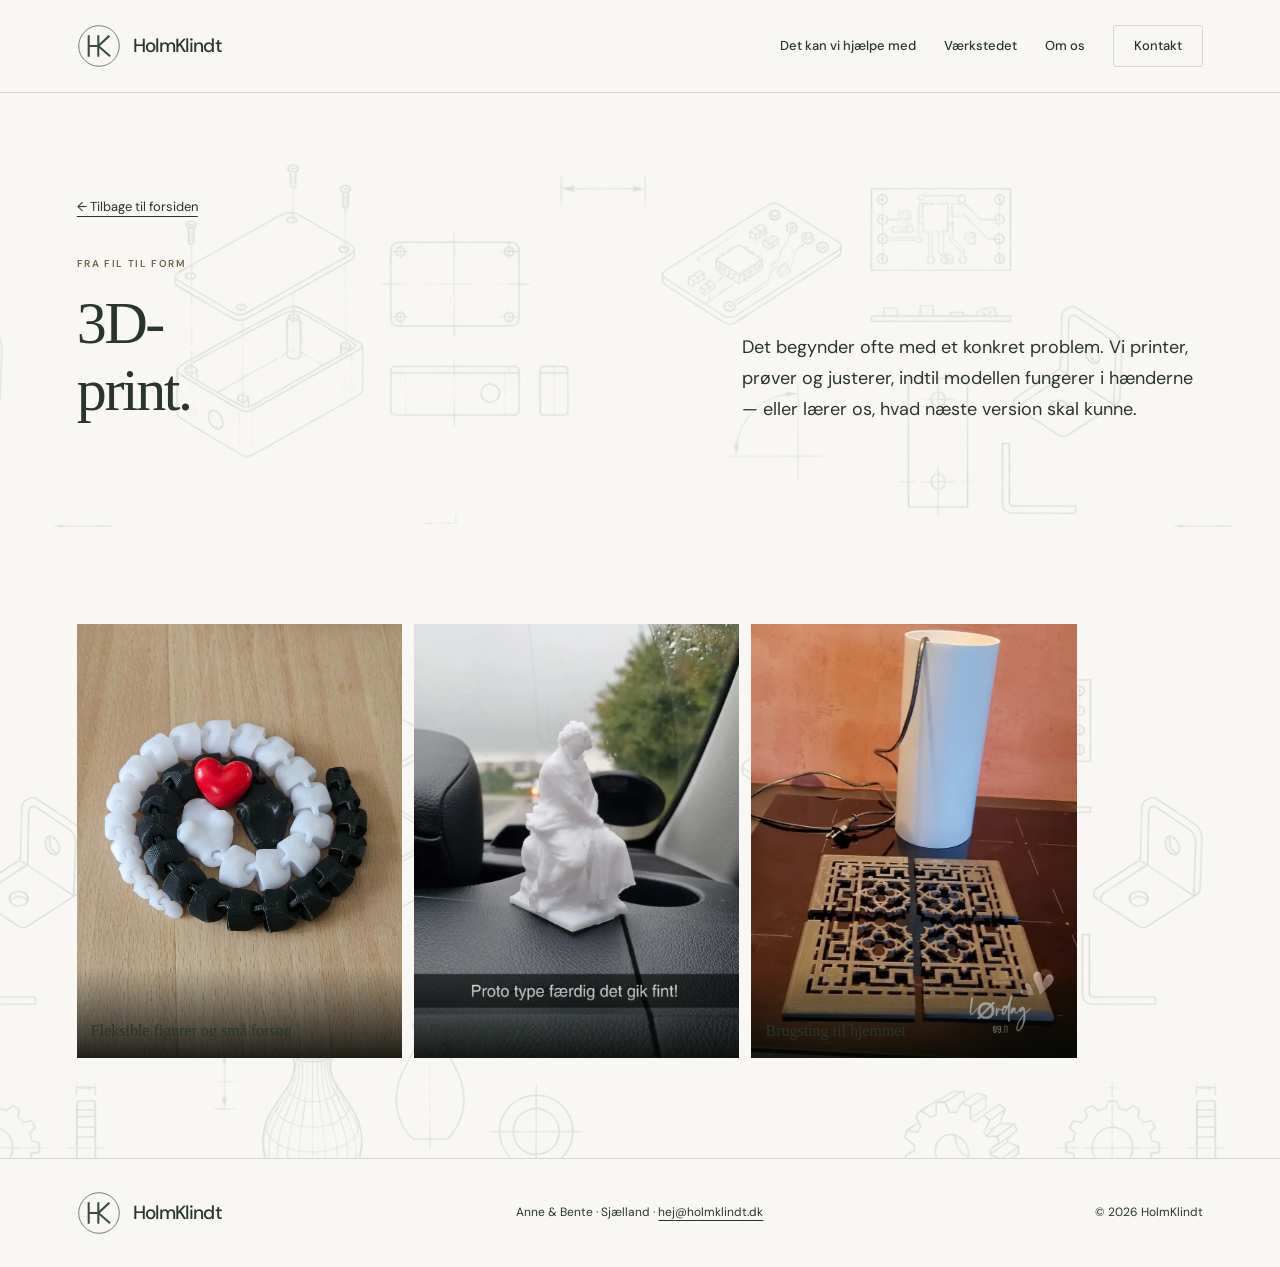
==== commit fb9ab172: "Hent den opdaterede CSS med versionsmærke på alle sider" ====
--- a/3d-print.html
+++ b/3d-print.html
@@ -5,7 +5,7 @@
   <meta name="description" content="3D-print, prototyper og brugsting fra HolmKlindt."><meta name="theme-color" content="#f8f7f3"><link rel="icon" href="assets/logo/favicon.svg" type="image/svg+xml">
   <title>3D-print · HolmKlindt</title>
   <link rel="preconnect" href="https://fonts.googleapis.com"><link rel="preconnect" href="https://fonts.gstatic.com" crossorigin>
-  <link href="https://fonts.googleapis.com/css2?family=DM+Sans:wght@400;500;600&display=swap" rel="stylesheet"><link rel="stylesheet" href="styles.css">
+  <link href="https://fonts.googleapis.com/css2?family=DM+Sans:wght@400;500;600&display=swap" rel="stylesheet"><link rel="stylesheet" href="styles.css?v=white-backgrounds-20261025">
 </head>
 <body class="subpage">
   <a class="skip-link" href="#main-content">Gå til indhold</a>
--- a/styles.css
+++ b/styles.css
@@ -30,9 +30,9 @@
 .eyebrow { margin: 0 0 18px; color: var(--clay); font-size: 12px; font-weight: 600; letter-spacing: .18em; text-transform: uppercase; }
 .eyebrow.light { color: #e6dbbd; }
 h1, h2, h3 { margin: 0; font-family: var(--serif); font-weight: 500; line-height: 1.12; letter-spacing: -.02em; }
-h1 { font-size: clamp(58px, 8vw, 118px); }
+h1 { font-size: clamp(38px, 5vw, 60px); }
 h2 { font-size: clamp(44px, 5.5vw, 78px); }
-h3 { font-size: 31px; line-height: 1.05; }
+h3 { font-size: 26px; line-height: 1.05; }
 .hero-content > p:not(.eyebrow) { max-width: 510px; margin: 28px 0 34px; font-size: 19px; line-height: 1.55; }
 .button { display: inline-flex; align-items: center; gap: 18px; padding: 15px 21px; border-radius: 30px; font-size: 14px; font-weight: 600; text-decoration: none; }
 .button-light { color: var(--ink); background: white; }
@@ -278,7 +278,7 @@
 /* Motiver fra HolmKlindt-præsentationen */
 .electronics-feature { display: grid; grid-template-columns: 1fr 1fr; align-items: center; gap: 6vw; margin: 72px 0 30px; }
 .electronics-feature .presentation-art { margin: 0; aspect-ratio: 940 / 1130; border-radius: 8px; }
-.electronics-copy h3 { font-size: clamp(32px, 3.5vw, 54px); }
+.electronics-copy h3 { font-size: clamp(27px, 2.8vw, 38px); }
 .electronics-copy > p:not(.eyebrow) { max-width: 500px; font-size: 17px; line-height: 1.7; margin: 24px 0; }
 .presentation-examples { display: grid; grid-template-columns: repeat(3, minmax(0, 1fr)); gap: 20px; }
 .presentation-examples .print-card { margin: 0; aspect-ratio: 1.2; border-radius: 6px; }
@@ -300,7 +300,7 @@
 .menu-button { color: var(--ink); border-color: var(--line); border-radius: 3px; }
 .brand { font-weight: 500; letter-spacing: -.035em; }
 h1, h2, h3 { font-weight: 400; letter-spacing: -.04em; }
-h2 { font-size: clamp(36px, 4.4vw, 62px); line-height: 1.12; }
+h2 { font-size: clamp(28px, 3.2vw, 44px); line-height: 1.18; }
 .eyebrow { font-size: 10px; letter-spacing: .16em; }
 .section { padding: 100px max(6vw, calc((100vw - 1260px) / 2)); }
 .button { min-height: 48px; padding: 14px 20px; border-radius: 3px; font-size: 13px; font-weight: 500; transition: background .2s; }
@@ -309,7 +309,7 @@
 .home .hero > img { position: relative; inset: auto; grid-column: 2; grid-row: 1; width: 100%; height: 550px; object-fit: cover; object-position: 45% center; border-radius: 1px; }
 .home .hero-shade { display: none; }
 .home .hero-content { position: relative; inset: auto; grid-column: 1; grid-row: 1; width: 100%; padding: 20px 0; }
-.home .hero h1 { font-size: clamp(46px, 5.1vw, 78px); line-height: 1.06; }
+.home .hero h1 { font-size: clamp(36px, 3.8vw, 54px); line-height: 1.14; }
 .home .hero .eyebrow.light { color: var(--clay); }
 .home .hero-content > p:not(.eyebrow) { max-width: 460px; margin: 28px 0 30px; font-size: 16px; line-height: 1.8; }
 .home .hero .button-light { color: white; background: var(--green); }
@@ -335,16 +335,16 @@
 .materials-panel { margin: 72px 0; padding: 40px 0; background: transparent; border-top: 1px solid var(--line); border-bottom: 1px solid var(--line); border-radius: 0; }
 .material-gallery img { width: 88px; }
 .material-gallery span { font-family: var(--sans); font-size: 15px; }
-.workflow > h3 { font-size: 36px; }
+.workflow > h3 { font-size: 30px; }
 .workflow-icon { width: 52px; height: 52px; padding: 10px; background: transparent; color: var(--green); }
 .workflow-steps li:not(:last-child)::after { content: none; }
 .workflow-steps h4 { font-size: 25px; }
 .workflow-steps p { font-size: 14px; }
 .section-heading { grid-template-columns: 1fr 1.7fr 1fr; }
 .project-card { min-height: 440px; padding: 26px; border: 1px solid var(--line); }
-.card-green { background: #3e5144; }
+.card-green { color: var(--ink); background: #e7ebe3; }
 .card-clay { color: var(--ink); background: #e5e0d6; }
-.card-clay .project-illustration { filter: brightness(0); opacity: .65; }
+.project-card .project-illustration { filter: none; opacity: 1; }
 .card-cream { background: #edece4; }
 .project-card div > p:last-child { font-size: 14px; }
 .project-tag { font-size: 9px; }
@@ -364,7 +364,7 @@
 .company-details dd { margin: 0; font-size: 14px; overflow-wrap: anywhere; }
 .company-details a { text-underline-offset: 4px; }
 .closing { min-height: 460px; }
-.closing h2 { font-size: clamp(46px, 6vw, 80px); }
+.closing h2 { font-size: clamp(32px, 4vw, 52px); }
 .closing .eyebrow.light { color: white; }
 .closing-shade { background: rgba(14,28,20,.65); }
 footer { color: var(--ink); background: var(--paper); border-top: 1px solid var(--line); padding: 32px 6vw; grid-template-columns: 1fr 2fr 1fr; }
@@ -375,13 +375,13 @@
   .home .hero > img { height: 480px; }
   .section-heading { grid-template-columns: 1fr; gap: 22px; }
   .project-card { padding: 22px; }
-  .project-card h3 { font-size: 28px; }
+  .project-card h3 { font-size: 25px; }
 }
 @media (max-width: 900px) {
   .site-header, .subpage .site-header { padding: 18px 6vw; }
   .site-header nav { top: 76px; left: 6vw; right: 6vw; gap: 0; padding: 12px; background: var(--paper); border: 1px solid var(--line); border-radius: 2px; }
   .home .hero { grid-template-columns: 1fr 1fr; padding-top: 30px; gap: 28px; }
-  .home .hero h1 { font-size: clamp(40px, 5.6vw, 52px); }
+  .home .hero h1 { font-size: clamp(32px, 4.4vw, 40px); }
   .home .hero > img { height: 470px; }
   .section { padding: 72px 6vw; }
   .intro, .about { gap: 36px; }
@@ -400,7 +400,7 @@
   .brand-logo { width: 36px; height: 36px; flex-basis: 36px; }
   .home .hero { grid-template-columns: 1fr; padding: 24px 6vw 30px; gap: 24px; min-height: 0; }
   .home .hero-content { grid-column: 1; grid-row: 1; padding: 16px 0 0; }
-  .home .hero h1 { font-size: clamp(42px, 10.5vw, 62px); }
+  .home .hero h1 { font-size: clamp(30px, 8vw, 38px); }
   .home .hero > img { grid-column: 1; grid-row: 2; height: auto; aspect-ratio: 6 / 5; }
   .home .hero-content > p:not(.eyebrow) { margin: 22px 0 24px; font-size: 15px; }
   .hero-personal-link { margin-top: 18px; }
@@ -421,3 +421,44 @@
   .contact-intro { font-size: 16px; padding: 0; }
   .closing a { font-size: 17px; }
 }
+
+/* Calm product illustrations on light backgrounds, with captions below. */
+.electronics-feature .presentation-art,
+.presentation-examples .print-card { aspect-ratio: auto; background: var(--paper); overflow: hidden; }
+.electronics-feature .presentation-art img { aspect-ratio: 4 / 5; height: auto; object-fit: contain; }
+.presentation-examples .print-card img { aspect-ratio: 4 / 3; height: auto; object-fit: contain; }
+.electronics-feature .presentation-art figcaption,
+.presentation-examples .print-card figcaption { position: static; padding: 14px 18px 18px; color: var(--ink); background: none; font-family: var(--sans); font-size: 12px; }
+.electronics-feature .presentation-art:hover img,
+.presentation-examples .print-card:hover img { transform: scale(1.015); filter: none; }
+
+/* Workshop sketches appear only on the white backgrounds. */
+.home .hero, .intro, .projects, .about, .page-intro, .page-gallery {
+  position: relative;
+  isolation: isolate;
+}
+.home .hero::before, .intro::before, .projects::before,
+.about::before, .page-intro::before, .page-gallery::before {
+  content: "";
+  position: absolute;
+  z-index: -1;
+  inset: 0;
+  pointer-events: none;
+  background-image: url("assets/baggrund/vaerksted-skitser.webp");
+  background-repeat: repeat;
+  background-size: 1120px 1120px;
+  background-position: center top;
+  opacity: .15;
+}
+.projects::before, .page-gallery::before { background-position: right 60px; }
+@media (max-width: 620px) {
+  .home .hero::before, .intro::before, .projects::before,
+  .about::before, .page-intro::before, .page-gallery::before {
+    background-size: 860px 860px;
+    opacity: .11;
+  }
+}
+@media print {
+  .home .hero::before, .intro::before, .projects::before,
+  .about::before, .page-intro::before, .page-gallery::before { display: none; }
+}
